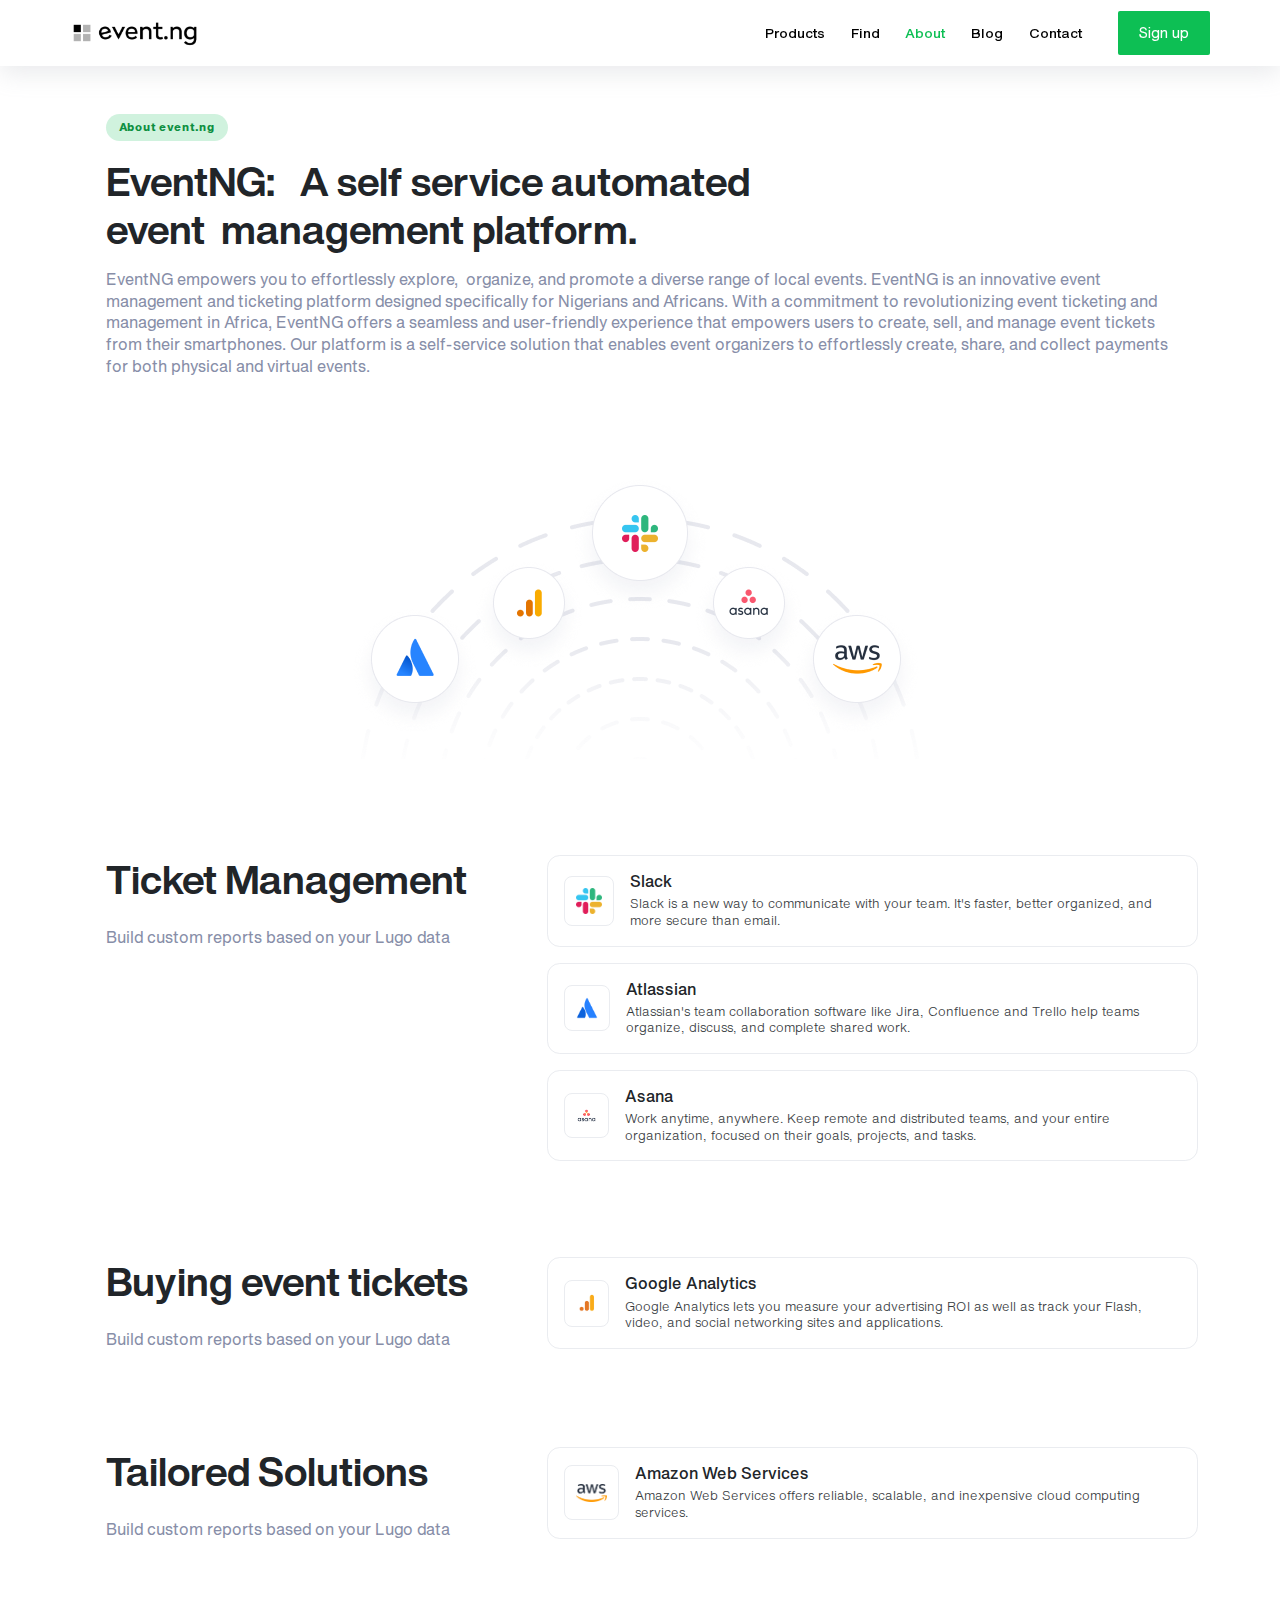
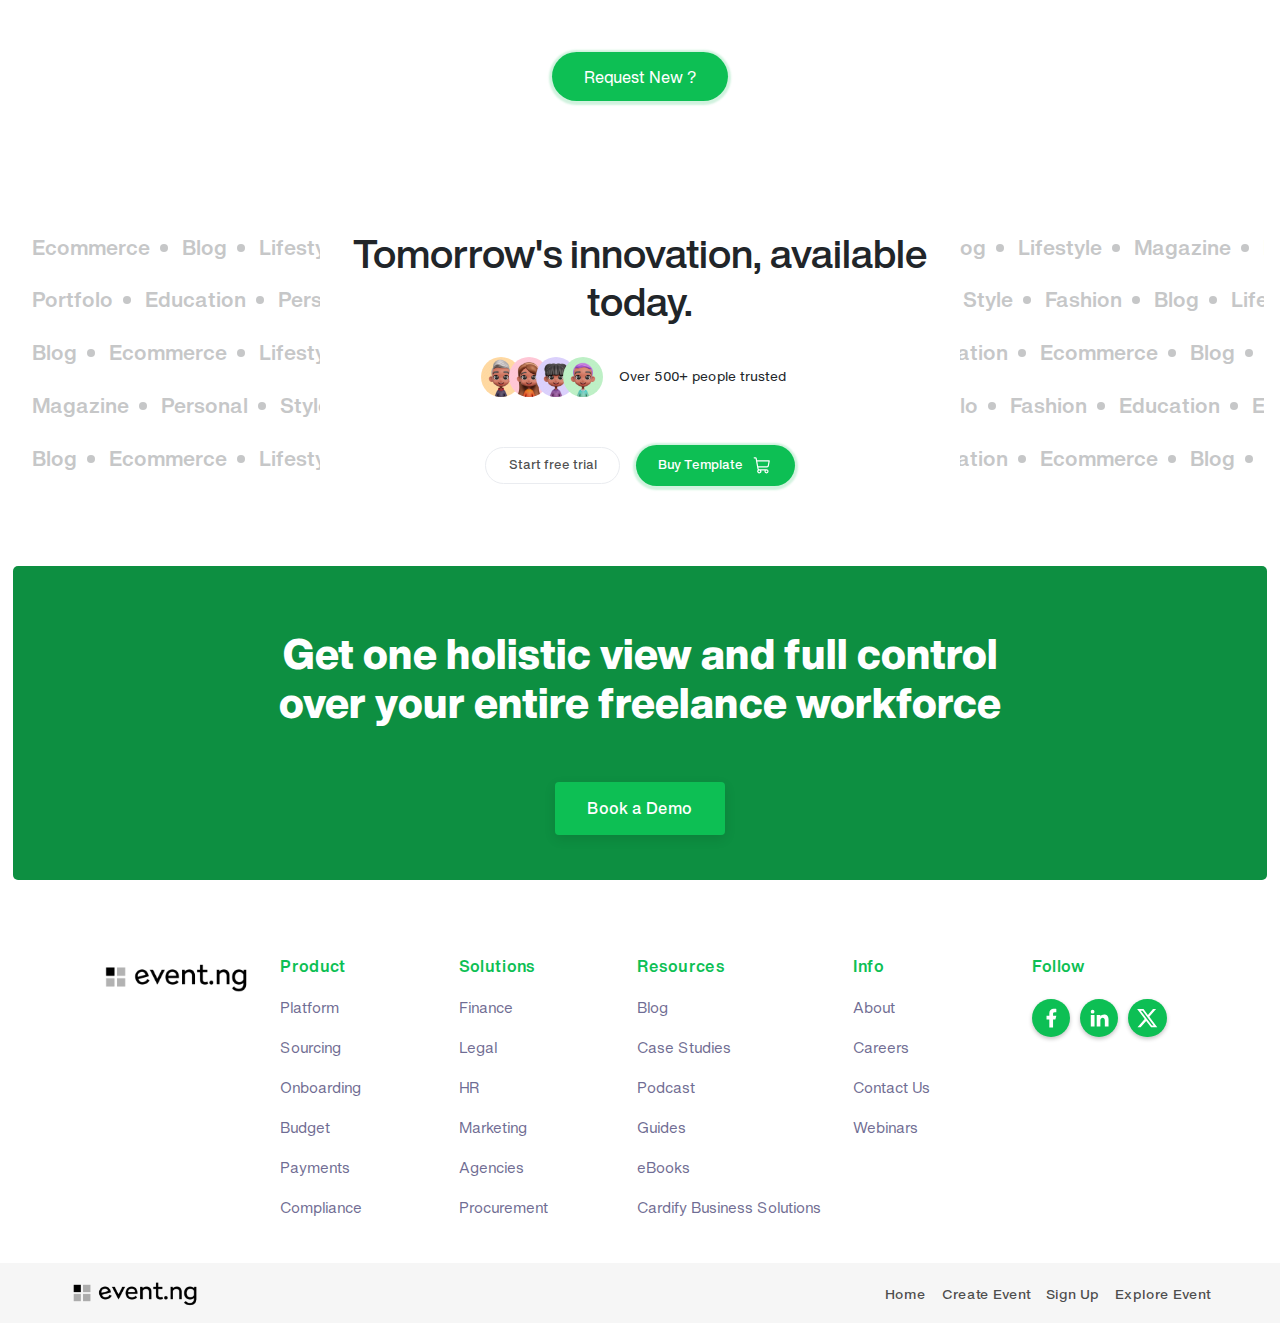
==== about.html @ fd0eb33a "initial push" ====
<!DOCTYPE html>
<html lang="en">
	<head>
		<meta charset="UTF-8" />
		<meta name="viewport" content="width=device-width, initial-scale=1.0" />
		<link rel="shortcut icon" href="./assets/image/cardify-favicon.png" type="image/x-icon" />
		<link rel="stylesheet" type="text/css" href="./assets/css/bootstrap.min.css" />
		<link rel="stylesheet" type="text/css" href="./assets/css/header.css" />
		<link rel="stylesheet" type="text/css" href="./assets/css/about.css" />
		<link rel="stylesheet" type="text/css" href="./assets/css/footer.css" />
		<title>Event NG - About</title>
	</head>
	<body>
		<!-- header @::start -->
		<header>
			<div class="container-lg d-flex align-items-center h-100 p-0">
				<div class="row col-12 align-items-center justify-content-between m-0">
					<div class="col-5 col-md-6 p-0 d-flex align-items-center gap-3 gap-md-4">
						<button
							class="v-mobile-menu v-variant d-lg-none"
							type="button"
							data-bs-toggle="offcanvas"
							data-bs-target="#offcanvasExample"
							aria-controls="offcanvasExample">
							<svg xmlns="http://www.w3.org/2000/svg" width="24" height="24" viewBox="0 0 24 24">
								<g id="evaMenuFill0">
									<g id="evaMenuFill1">
										<g id="evaMenuFill2" fill="currentColor">
											<rect width="18" height="2" x="3" y="11" rx=".95" ry=".95" />
											<rect width="18" height="2" x="3" y="16" rx=".95" ry=".95" />
											<rect width="18" height="2" x="3" y="6" rx=".95" ry=".95" />
										</g>
									</g>
								</g>
							</svg>
						</button>
						<a href="">
							<div class="v-logo-image">
								<div class="lg-image">
									<img src="./assets/image/Event Logo Variant.png" alt="" class="img-fluid" />
								</div>
							</div>
						</a>
					</div>
					<div class="col-5 col-sm-3 col-xl-5 p-0">
						<div class="d-flex align-items-center justify-content-end v-right-links gap-lg-4">
							<ul class="d-lg-flex align-items-center v-op-links d-none">
								<li><a href="">Products</a></li>
								<li><a href="">Find</a></li>
								<li><a href="./about.html" class="active">About</a></li>
								<li><a href="">Blog</a></li>
								<li><a href="./contact.html">Contact</a></li>
							</ul>
							<a href="" class="v-sign">
								<span class="v-text"> Sign up </span>
							</a>
						</div>
					</div>
				</div>
			</div>
		</header>
		<!-- header @::end -->
		<!-- main @::start -->
		<main>
			<div class="container-lg">
				<!-- f-accordion @::start -->
				<section class="f-accordion row col-12 col-md-10 col-xl-12 mx-auto align-items-start m-0 justify-content-between">
					<div class="col-12 p-0">
						<div class="px-xl-4 v-content gap-3">
							<span class="v-tag v-tag-variation">About event.ng</span>
							<h1 class="v-title col-lg-8">EventNG:   A self service automated event  management platform.</h1>
							<span class="v-subcontent">
								EventNG empowers you to effortlessly explore,  organize, and promote a diverse range of local events. EventNG is an innovative event
								management and ticketing platform designed specifically for Nigerians and Africans. With a commitment to revolutionizing event
								ticketing and management in Africa, EventNG offers a seamless and user-friendly experience that empowers users to create, sell, and
								manage event tickets from their smartphones. Our platform is a self-service solution that enables event organizers to effortlessly
								create, share, and collect payments for both physical and virtual events.
							</span>
						</div>
					</div>
				</section>
				<!-- f-accordion @::end -->

				<section class="v-just-image text-center">
					<div class="text-center">
						<div class="v-image-container">
							<img src="./assets/image/social-media-circle.png" alt="" class="img-fluid" />
						</div>
					</div>
				</section>

				<!-- f-accordion @::start -->
				<section class="f-accordion row col-12 col-md-10 col-xl-12 mx-auto align-items-start m-0 justify-content-between">
					<div class="col-xl-5 col-12 col-sm-9 p-0">
						<div class="px-xl-4 v-content">
							<h1 class="v-title">Ticket Management</h1>
							<span class="v-subcontent"> Build custom reports based on your Lugo data </span>
						</div>
					</div>
					<div class="col-xl-7 p-0">
						<div class="v-jumbotron-container">
							<!-- each jumbotron @::start -->
							<div class="v-jumbotron">
								<div class="v-logo-image">
									<img src="./assets/image/5296507_chat_slack_slack logo_icon.png" alt="" class="img-fluid" />
								</div>
								<div class="v-logo-content">
									<h6 class="v-logo-name">Slack</h6>
									<span class="v-logo-description">
										Slack is a new way to communicate with your team. It's faster, better organized, and more secure than email.
									</span>
								</div>
							</div>
							<!-- each jumbotron @::end -->
							<!-- each jumbotron @::start -->
							<div class="v-jumbotron">
								<div class="v-logo-image">
									<img src="./assets/image/4373272_atlassian_logo_logos_icon.png" alt="" class="img-fluid" />
								</div>
								<div class="v-logo-content">
									<h6 class="v-logo-name">Atlassian</h6>
									<span class="v-logo-description">
										Atlassian's team collaboration software like Jira, Confluence and Trello help teams organize, discuss, and complete shared work.
									</span>
								</div>
							</div>
							<!-- each jumbotron @::end -->
							<!-- each jumbotron @::start -->
							<div class="v-jumbotron">
								<div class="v-logo-image">
									<img src="./assets/image/1282425_asana_logo.png" alt="" class="img-fluid" />
								</div>
								<div class="v-logo-content">
									<h6 class="v-logo-name">Asana</h6>
									<span class="v-logo-description">
										Work anytime, anywhere. Keep remote and distributed teams, and your entire organization, focused on their goals, projects, and
										tasks.
									</span>
								</div>
							</div>
							<!-- each jumbotron @::end -->
						</div>
					</div>
				</section>
				<!-- f-accordion @::end -->

				<!-- f-accordion @::start -->
				<section class="f-accordion row col-12 col-md-10 col-xl-12 mx-auto align-items-start m-0 justify-content-between">
					<div class="col-xl-5 col-12 col-sm-9 p-0">
						<div class="px-xl-4 v-content">
							<h1 class="v-title">Buying event tickets</h1>
							<span class="v-subcontent"> Build custom reports based on your Lugo data </span>
						</div>
					</div>
					<div class="col-xl-7 p-0">
						<div class="v-jumbotron-container">
							<!-- each jumbotron @::start -->
							<div class="v-jumbotron">
								<div class="v-logo-image">
									<img src="./assets/image/1069252_google_analytics.png" alt="" class="img-fluid" />
								</div>
								<div class="v-logo-content">
									<h6 class="v-logo-name">Google Analytics</h6>
									<span class="v-logo-description">
										Google Analytics lets you measure your advertising ROI as well as track your Flash, video, and social networking sites and
										applications.
									</span>
								</div>
							</div>
							<!-- each jumbotron @::end -->
						</div>
					</div>
				</section>
				<!-- f-accordion @::end -->

				<!-- f-accordion @::start -->
				<section class="f-accordion row col-12 col-md-10 col-xl-12 mx-auto align-items-start m-0 justify-content-between">
					<div class="col-xl-5 col-12 col-sm-9 p-0">
						<div class="px-xl-4 v-content">
							<h1 class="v-title">Tailored Solutions</h1>
							<span class="v-subcontent"> Build custom reports based on your Lugo data </span>
						</div>
					</div>
					<div class="col-xl-7 p-0">
						<div class="v-jumbotron-container">
							<!-- each jumbotron @::start -->
							<div class="v-jumbotron">
								<div class="v-logo-image">
									<img src="./assets/image/5867_aws_logo.png" alt="" class="img-fluid" />
								</div>
								<div class="v-logo-content">
									<h6 class="v-logo-name">Amazon Web Services</h6>
									<span class="v-logo-description"> Amazon Web Services offers reliable, scalable, and inexpensive cloud computing services. </span>
								</div>
							</div>
							<!-- each jumbotron @::end -->
						</div>
					</div>
				</section>
				<!-- f-accordion @::end -->

				<section>
					<div class="text-center v-aslas">
						<a href="" class="v-cat">Request New ?</a>
					</div>
				</section>
			</div>

			<div class="my-5">
				<div class="v-list-layer">
					<ul class="v-list-layer-child">
						<li>Ecommerce</li>
						<li>Blog</li>
						<li>Lifestyle</li>
						<li>Magazine</li>
						<li>Health</li>
						<li>Style</li>
						<li>Fashion</li>
						<li>Ecommerce</li>
						<li>Blog</li>
						<li>Lifestyle</li>
						<li>Magazine</li>
						<li>Portfolo</li>
						<li>Education</li>
						<li>Personal</li>
						<li>Style</li>
						<li>Fashion</li>
					</ul>
					<ul class="v-list-layer-child">
						<li>Portfolo</li>
						<li>Education</li>
						<li>Personal</li>
						<li>Style</li>
						<li>Fashion</li>
						<li>Ecommerce</li>
						<li>Magazine</li>
						<li>Health</li>
						<li>Style</li>
						<li>Fashion</li>
						<li>Blog</li>
						<li>Lifestyle</li>
						<li>Magazine</li>
						<li>Health</li>
					</ul>
					<ul class="v-list-layer-child">
						<li>Blog</li>
						<li>Ecommerce</li>
						<li>Lifestyle</li>
						<li>Personal</li>
						<li>Style</li>
						<li>Fashion</li>
						<li>Portfolo</li>
						<li>Fashion</li>
						<li>Education</li>
						<li>Ecommerce</li>
						<li>Blog</li>
						<li>Magazine</li>
						<li>Fashion</li>
						<li>Health</li>
						<li>Portfolo</li>
						<li>Education</li>
					</ul>
					<ul class="v-list-layer-child">
						<li>Magazine</li>
						<li>Personal</li>
						<li>Style</li>
						<li>Health</li>
						<li>Personal</li>
						<li>Style</li>
						<li>Magazine</li>
						<li>Fashion</li>
						<li>Portfolo</li>
						<li>Fashion</li>
						<li>Education</li>
						<li>Ecommerce</li>
						<li>Blog</li>
						<li>Lifestyle</li>
					</ul>
					<ul class="v-list-layer-child">
						<li>Blog</li>
						<li>Ecommerce</li>
						<li>Lifestyle</li>
						<li>Personal</li>
						<li>Style</li>
						<li>Fashion</li>
						<li>Portfolo</li>
						<li>Fashion</li>
						<li>Education</li>
						<li>Ecommerce</li>
						<li>Blog</li>
						<li>Magazine</li>
						<li>Fashion</li>
						<li>Health</li>
						<li>Portfolo</li>
						<li>Education</li>
					</ul>
				</div>
				<div class="col-12 col-sm-9 col-md-7 col-lg-6 px-3 mx-auto text-center v-sdasad">
					<h1 class="v-title">Tomorrow's innovation, available today.</h1>
					<div class="d-flex flex-wrap align-items-center gap-3 justify-content-center">
						<div class="v-avatar-images-container">
							<!-- each avatar @::start -->
							<div class="v-each-av">
								<img src="./assets/image/avatar-four.png" alt="" class="img-fluid" />
							</div>
							<!-- each avatar @::end -->
							<!-- each avatar @::start -->
							<div class="v-each-av">
								<img src="./assets/image/avatar-one.png" alt="" class="img-fluid" />
							</div>
							<!-- each avatar @::end -->
							<!-- each avatar @::start -->
							<div class="v-each-av">
								<img src="./assets/image/avatar-two.png" alt="" class="img-fluid" />
							</div>
							<!-- each avatar @::end -->
							<!-- each avatar @::start -->
							<div class="v-each-av">
								<img src="./assets/image/avatar-three.png" alt="" class="img-fluid" />
							</div>
							<!-- each avatar @::end -->
						</div>
						<span class="v-text"> Over 500+ people trusted </span>
					</div>
					<div class="v-links d-flex align-items-center justify-content-center gap-3 flex-wrap">
						<a href="" class="v-free-trial">Start free trial</a>
						<a href="" class="v-buy-template">
							<span>Buy Template</span>
							<svg xmlns="http://www.w3.org/2000/svg" width="256" height="256" viewBox="0 0 256 256">
								<path
									fill="currentColor"
									d="M222.14 58.87A8 8 0 0 0 216 56H54.68l-4.89-26.86A16 16 0 0 0 34.05 16H16a8 8 0 0 0 0 16h18l25.56 140.29a24 24 0 0 0 5.33 11.27a28 28 0 1 0 44.4 8.44h45.42a27.75 27.75 0 0 0-2.71 12a28 28 0 1 0 28-28H83.17a8 8 0 0 1-7.87-6.57L72.13 152h116a24 24 0 0 0 23.61-19.71l12.16-66.86a8 8 0 0 0-1.76-6.56ZM96 204a12 12 0 1 1-12-12a12 12 0 0 1 12 12Zm96 0a12 12 0 1 1-12-12a12 12 0 0 1 12 12Zm4-74.57a8 8 0 0 1-7.9 6.57H69.22L57.59 72h148.82Z" />
							</svg>
						</a>
					</div>
				</div>
			</div>

			<!-- pre-footer @::start -->
			<div class="v-pre-footer">
				<div class="v-board">
					<div class="container p-0">
						<div class="col-md-9 col-lg-8 mx-auto text-center py-5">
							<h1 class="v-board-title">Get one holistic view and full control over your entire freelance workforce</h1>
							<div class="mt-5 pt-4">
								<a href="" class="v-cat">Book a Demo</a>
							</div>
						</div>
					</div>
				</div>
			</div>
			<!-- pre-footer @::start -->
		</main>
		<!-- main @::end -->
		<!-- footer @::start -->
		<footer>
			<div class="container-lg p-0">
				<div class="footer-inner">
					<div class="row col-12 align-items-start m-0 px-3">
						<div class="col-md col-6 p-0 d-none d-lg-inline">
							<div class="col-inner">
								<a href="">
									<div class="v-image-logo">
										<img src="./assets/image/Event Logo Variant.png" alt="" class="img-fluid" />
									</div>
								</a>
							</div>
						</div>
						<div class="col-md col-6 p-0">
							<div class="col-inner">
								<h6 class="v-each-col-title">Product</h6>
								<ul>
									<li><a href="">Platform</a></li>
									<li><a href="">Sourcing</a></li>
									<li><a href="">Onboarding</a></li>
									<li><a href="">Budget</a></li>
									<li><a href="">Payments</a></li>
									<li><a href="">Compliance</a></li>
								</ul>
							</div>
						</div>
						<div class="col-md col-6 p-0">
							<div class="col-inner">
								<h6 class="v-each-col-title">Solutions</h6>
								<ul>
									<li><a href="">Finance</a></li>
									<li><a href="">Legal</a></li>
									<li><a href="">HR</a></li>
									<li><a href="">Marketing</a></li>
									<li><a href="">Agencies</a></li>
									<li><a href="">Procurement</a></li>
								</ul>
							</div>
						</div>
						<div class="col-md col-6 p-0">
							<div class="col-inner">
								<h6 class="v-each-col-title">Resources</h6>
								<ul>
									<li><a href="">Blog</a></li>
									<li><a href="">Case Studies</a></li>
									<li><a href="">Podcast</a></li>
									<li><a href="">Guides</a></li>
									<li><a href="">eBooks</a></li>
									<li><a href="">Cardify Business Solutions</a></li>
								</ul>
							</div>
						</div>
						<div class="col-md col-6 p-0">
							<div class="col-inner">
								<h6 class="v-each-col-title">Info</h6>
								<ul>
									<li><a href="">About</a></li>
									<li><a href="">Careers</a></li>
									<li><a href="">Contact Us</a></li>
									<li><a href="">Webinars</a></li>
								</ul>
							</div>
						</div>
						<div class="col-md col-6 p-0">
							<div class="col-inner">
								<h6 class="v-each-col-title">Follow</h6>
								<ul>
									<li>
										<a href="">
											<svg xmlns="http://www.w3.org/2000/svg" width="24" height="24" viewBox="0 0 24 24">
												<path
													fill="currentColor"
													d="M14 13.5h2.5l1-4H14v-2c0-1.03 0-2 2-2h1.5V2.14c-.326-.043-1.557-.14-2.857-.14C11.928 2 10 3.657 10 6.7v2.8H7v4h3V22h4v-8.5Z" />
											</svg>
										</a>
									</li>
									<li>
										<a href="">
											<svg xmlns="http://www.w3.org/2000/svg" width="24" height="24" viewBox="0 0 24 24">
												<path
													fill="currentColor"
													d="M6.94 5a2 2 0 1 1-4-.002a2 2 0 0 1 4 .002ZM7 8.48H3V21h4V8.48Zm6.32 0H9.34V21h3.94v-6.57c0-3.66 4.77-4 4.77 0V21H22v-7.93c0-6.17-7.06-5.94-8.72-2.91l.04-1.68Z" />
											</svg>
										</a>
									</li>
									<li>
										<a href="">
											<svg xmlns="http://www.w3.org/2000/svg" width="24" height="24" viewBox="0 0 24 24">
												<path
													fill="currentColor"
													d="M18.205 2.25h3.308l-7.227 8.26l8.502 11.24H16.13l-5.214-6.817L4.95 21.75H1.64l7.73-8.835L1.215 2.25H8.04l4.713 6.231l5.45-6.231Zm-1.161 17.52h1.833L7.045 4.126H5.078L17.044 19.77Z" />
											</svg>
										</a>
									</li>
								</ul>
							</div>
						</div>
					</div>
				</div>
			</div>
			<div class="v-post-footer">
				<div class="container px-3 px-sm-0">
					<div class="d-flex align-items-center justify-content-between flex-wrap gap-3">
						<a href="">
							<div class="v-logo-image">
								<div class="lg-image">
									<img src="./assets/image/Event Logo Variant.png" alt="" class="img-fluid" />
								</div>
							</div>
						</a>
						<ul class="d-flex align-items-center gap-3 flex-wrap v-links">
							<li><a href="">Home</a></li>
							<li><a href="">Create Event</a></li>
							<li><a href="">Sign Up</a></li>
							<li><a href="">Explore Event</a></li>
						</ul>
					</div>
				</div>
			</div>
		</footer>
		<!-- footer @::end -->

		<!-- offcanvas @::start -->
		<div class="offcanvas offcanvas-start" tabindex="-1" id="offcanvasExample" aria-labelledby="offcanvasExampleLabel">
			<div class="offcanvas-header">
				<a href="">
					<div class="v-logo">
						<img src="./assets/image/Event Logo Variant.png" alt="" class="img-fluid" />
					</div>
				</a>
				<button type="button" class="btn-close" data-bs-dismiss="offcanvas" aria-label="Close"></button>
			</div>
			<div class="offcanvas-body">
				<ulc class="top-links links">
					<li>
						<a href="" class="v-nav-link">
							<svg xmlns="http://www.w3.org/2000/svg" width="2048" height="2048" viewBox="0 0 2048 2048">
								<path
									fill="currentColor"
									d="m1344 2l704 352v785l-128-64V497l-512 256v258l-128 64V753L768 497v227l-128-64V354L1344 2zm0 640l177-89l-463-265l-211 106l497 248zm315-157l182-91l-497-249l-149 75l464 265zm-507 654l-128 64v-1l-384 192v455l384-193v144l-448 224L0 1735v-676l576-288l576 288v80zm-640 710v-455l-384-192v454l384 193zm64-566l369-184l-369-185l-369 185l369 184zm576-1l448-224l448 224v527l-448 224l-448-224v-527zm384 576v-305l-256-128v305l256 128zm384-128v-305l-256 128v305l256-128zm-320-288l241-121l-241-120l-241 120l241 121z" />
							</svg>
							<span class="v-text">Products</span>
						</a>
					</li>
					<li>
						<a href="" class="v-nav-link">
							<svg xmlns="http://www.w3.org/2000/svg" width="16" height="16" viewBox="0 0 16 16">
								<path
									fill="currentColor"
									d="M10.077.379a3 3 0 0 0-2.154 0L2.962 2.287A1.5 1.5 0 0 0 2 3.687v2.57a4.479 4.479 0 0 1 1-.23V3.973L8.5 6.33v7.049l.442.442a3 3 0 0 0 1.135-.2l4.962-1.908a1.5 1.5 0 0 0 .961-1.4V3.687a1.5 1.5 0 0 0-.961-1.4L10.077.379Zm-1.795.933a2 2 0 0 1 1.436 0l4.718 1.815l-1.947.834l-5.591-2.116l1.384-.533ZM9.5 6.33L15 3.973v6.34a.5.5 0 0 1-.32.467l-4.962 1.908a1.905 1.905 0 0 1-.218.07V6.33ZM9 5.456l-5.436-2.33l1.933-.743l5.667 2.146L9 5.456ZM3.5 14c.786 0 1.512-.26 2.096-.697l2.55 2.55a.5.5 0 1 0 .708-.707l-2.55-2.55A3.5 3.5 0 1 0 3.5 14Zm0-1a2.5 2.5 0 1 1 0-5a2.5 2.5 0 0 1 0 5Z" />
							</svg>
							<span class="v-text">Find</span>
						</a>
					</li>
					<li>
						<a href="./about.html" class="v-nav-link active">
							<svg xmlns="http://www.w3.org/2000/svg" width="256" height="256" viewBox="0 0 256 256">
								<path
									fill="currentColor"
									d="M140 180a12 12 0 1 1-12-12a12 12 0 0 1 12 12ZM128 72c-22.06 0-40 16.15-40 36v4a8 8 0 0 0 16 0v-4c0-11 10.77-20 24-20s24 9 24 20s-10.77 20-24 20a8 8 0 0 0-8 8v8a8 8 0 0 0 16 0v-.72c18.24-3.35 32-17.9 32-35.28c0-19.85-17.94-36-40-36Zm104 56A104 104 0 1 1 128 24a104.11 104.11 0 0 1 104 104Zm-16 0a88 88 0 1 0-88 88a88.1 88.1 0 0 0 88-88Z" />
							</svg>
							<span class="v-text">About</span>
						</a>
					</li>
					<li>
						<a href="" class="v-nav-link">
							<svg xmlns="http://www.w3.org/2000/svg" width="32" height="32" viewBox="0 0 32 32">
								<path
									fill="currentColor"
									d="M4 24h10v2H4zm0-6h10v2H4zm22-4H6a2 2 0 0 1-2-2V6a2 2 0 0 1 2-2h20a2 2 0 0 1 2 2v6a2 2 0 0 1-2 2zM6 6v6h20V6zm20 22h-6a2 2 0 0 1-2-2v-6a2 2 0 0 1 2-2h6a2 2 0 0 1 2 2v6a2 2 0 0 1-2 2zm-6-8v6h6v-6z" />
							</svg>
							<span class="v-text"> Blog </span>
						</a>
					</li>
					<li>
						<a href="./contact.html" class="v-nav-link">
							<svg xmlns="http://www.w3.org/2000/svg" width="15" height="15" viewBox="0 0 15 15">
								<path
									fill="currentColor"
									d="M2 12.5v.5h1v-.5H2Zm5 0v.5h1v-.5H7Zm-4 0V12H2v.5h1Zm4-.5v.5h1V12H7Zm-2-2a2 2 0 0 1 2 2h1a3 3 0 0 0-3-3v1Zm-2 2a2 2 0 0 1 2-2V9a3 3 0 0 0-3 3h1Zm2-8a2 2 0 0 0-2 2h1a1 1 0 0 1 1-1V4Zm2 2a2 2 0 0 0-2-2v1a1 1 0 0 1 1 1h1ZM5 8a2 2 0 0 0 2-2H6a1 1 0 0 1-1 1v1Zm0-1a1 1 0 0 1-1-1H3a2 2 0 0 0 2 2V7ZM1.5 3h12V2h-12v1Zm12.5.5v8h1v-8h-1Zm-.5 8.5h-12v1h12v-1ZM1 11.5v-8H0v8h1Zm.5.5a.5.5 0 0 1-.5-.5H0A1.5 1.5 0 0 0 1.5 13v-1Zm12.5-.5a.5.5 0 0 1-.5.5v1a1.5 1.5 0 0 0 1.5-1.5h-1ZM13.5 3a.5.5 0 0 1 .5.5h1A1.5 1.5 0 0 0 13.5 2v1Zm-12-1A1.5 1.5 0 0 0 0 3.5h1a.5.5 0 0 1 .5-.5V2ZM9 6h3V5H9v1Zm0 3h3V8H9v1Zm-9 6h15v-1H0v1ZM3 0v2.5h1V0H3Zm8 0v2.5h1V0h-1Z" />
							</svg>
							<span class="v-text">Contact</span>
						</a>
					</li>
					<li>
						<a href="" class="v-nav-link">
							<svg xmlns="http://www.w3.org/2000/svg" width="24" height="24" viewBox="0 0 24 24">
								<path
									fill="currentColor"
									d="M12 2c5.523 0 10 4.477 10 10s-4.477 10-10 10a9.96 9.96 0 0 1-4.587-1.112l-3.826 1.067a1.25 1.25 0 0 1-1.54-1.54l1.068-3.823A9.96 9.96 0 0 1 2 12C2 6.477 6.477 2 12 2Zm0 1.5A8.5 8.5 0 0 0 3.5 12c0 1.47.373 2.883 1.073 4.137l.15.27l-1.112 3.984l3.987-1.112l.27.15A8.5 8.5 0 1 0 12 3.5Zm0 12a1 1 0 1 1 0 2a1 1 0 0 1 0-2Zm0-8.75a2.75 2.75 0 0 1 2.75 2.75c0 1.01-.297 1.574-1.051 2.359l-.169.171c-.622.622-.78.886-.78 1.47a.75.75 0 0 1-1.5 0c0-1.01.297-1.574 1.051-2.359l.169-.171c.622-.622.78-.886.78-1.47a1.25 1.25 0 0 0-2.493-.128l-.007.128a.75.75 0 0 1-1.5 0A2.75 2.75 0 0 1 12 6.75Z" />
							</svg>
							<span class="v-text">FAQ</span>
						</a>
					</li>
				</ulc>
				<ul class="bottom-links links">
					<li>
						<a href="" class="v-nav-link v-auth">
							<svg xmlns="http://www.w3.org/2000/svg" width="24" height="24" viewBox="0 0 24 24">
								<g fill="none" fill-rule="evenodd">
									<path
										d="M24 0v24H0V0h24ZM12.593 23.258l-.011.002l-.071.035l-.02.004l-.014-.004l-.071-.035c-.01-.004-.019-.001-.024.005l-.004.01l-.017.428l.005.02l.01.013l.104.074l.015.004l.012-.004l.104-.074l.012-.016l.004-.017l-.017-.427c-.002-.01-.009-.017-.017-.018Zm.265-.113l-.013.002l-.185.093l-.01.01l-.003.011l.018.43l.005.012l.008.007l.201.093c.012.004.023 0 .029-.008l.004-.014l-.034-.614c-.003-.012-.01-.02-.02-.022Zm-.715.002a.023.023 0 0 0-.027.006l-.006.014l-.034.614c0 .012.007.02.017.024l.015-.002l.201-.093l.01-.008l.004-.011l.017-.43l-.003-.012l-.01-.01l-.184-.092Z" />
									<path
										fill="currentColor"
										d="M16 14a5 5 0 0 1 5 5v2a1 1 0 1 1-2 0v-2a3 3 0 0 0-3-3H8a3 3 0 0 0-3 3v2a1 1 0 1 1-2 0v-2a5 5 0 0 1 5-5h8Zm4-6a1 1 0 0 1 1 1v1h1a1 1 0 1 1 0 2h-1v1a1 1 0 1 1-2 0v-1h-1a1 1 0 1 1 0-2h1V9a1 1 0 0 1 1-1Zm-8-6a5 5 0 1 1 0 10a5 5 0 0 1 0-10Zm0 2a3 3 0 1 0 0 6a3 3 0 0 0 0-6Z" />
								</g>
							</svg>
							<span class="v-text"> Sign up</span>
						</a>
					</li>
				</ul>
			</div>
		</div>
		<!-- offcanvas @::end -->

		<script src="./assets/js/bootstrap.bundle.min.js"></script>
	</body>
</html>
---- assets/css/header.css ----
@font-face {
	font-family: Lexend;
	src: url("../font/Helvetica.ttf");
}
:root {
	--primary-font: Lexend;
	--primary-clr: #0dbf54;
	--primary-clr-opacity-0: rgb(21, 191, 89, 0.1);
	--primary-clr-opacity-1: rgb(21, 191, 89, 0.2);
	--primary-clr-opacity-2: rgb(21, 191, 89, 0.4);
	--primary-clr-opacity-3: rgb(21, 191, 89, 0.6);
	--primary-clr-dark: #0d8f41;
	--grey: #f8f9fd;
	--logo-bg: #f5f5f5;
	--logo-bg-text-clr: #b5b6ba;
	--border-clr: #eaecf0;
	--white: #fff;
	--footer-link-clr: rgba(13, 8, 77, 0.6);
	--black: #000;
	--subcontent: #878ea8;
	--black-opacity-1: rgba(0 0 0 / 70%);
	--black-opacity-1: rgba(0 0 0 / 70%);
	--black-opacity-2: rgba(0 0 0 / 50%);
	--rounded-pill: 100px;
	--chevron-down: url('data:image/svg+xml,%3Csvg xmlns="http%3A%2F%2Fwww.w3.org%2F2000%2Fsvg" width="24" height="24" viewBox="0 0 24 24"%3E%3Cpath fill="none" stroke="%230d8f41" stroke-linecap="round" stroke-linejoin="round" stroke-width="2" d="m19 9l-7 7l-7-7"%2F%3E%3C%2Fsvg%3E');
	--chevron-up: url('data:image/svg+xml,%3Csvg xmlns="http%3A%2F%2Fwww.w3.org%2F2000%2Fsvg" width="24" height="24" viewBox="0 0 24 24"%3E%3Cpath fill="none" stroke="%230d8f41" stroke-linecap="round" stroke-linejoin="round" stroke-width="2" d="m5 16l7-7l7 7"%2F%3E%3C%2Fsvg%3E');
}
*,
*::before,
*::after {
	box-sizing: border-box;
	margin: 0;
	font-family: var(--primary-font);
	line-height: 1;
	text-rendering: optimizeLegibility;
	-webkit-font-smoothing: antialiased;
	-moz-osx-font-smoothing: grayscale;
}
::selection {
	background-color: var(--primary-clr-opacity-0);
	color: var(--primary-clr-dark);
}
:is(ul, li) {
	list-style-type: none;
	list-style: none;
	margin: 0;
	padding: 0;
}
a {
	text-decoration: none;
}
:is(h1, h3, h2, h4, h5, h6) {
	margin: 0;
}
button {
	all: unset;
}
:is(button, a) {
	transition: background-color 300ms ease;
}
body {
	--height-offset: 50px;
	--padding: 1rem;
}
* .form-control {
	border-width: 1.5px;
	&:focus {
		box-shadow: none;
		border-color: var(--primary-clr);
	}
}
header {
	height: calc(var(--height-offset) + var(--padding));
	position: sticky;
	top: 0;
	background-color: var(--white);
	z-index: 10;
	padding-block: var(--padding);
	color: var(--white);
	padding-inline: 1rem;

	&:not(.v-index) {
		box-shadow: rgba(149, 157, 165, 0.2) 0px 8px 24px;

		& .v-op-links {
			& a {
				font-size: 0.86rem;
				padding: 0.7rem 0.8rem;
				white-space: nowrap;
				font-weight: 500;
				color: var(--black);

				&.active {
					color: var(--primary-clr);
				}
			}
		}
	}
	& .v-sign {
		white-space: nowrap;
		color: var(--white);
		background-color: var(--primary-clr);
		padding: 0.8rem 1.2rem;
		border-radius: 3px;
		font-size: 0.9rem;
		&:hover {
			background-color: transparent !important;
			color: var(--primary-clr);
		}
		@media all and (min-width: 768px) {
			& {
				border-radius: 5px;
				border-radius: 2px;
				color: var(--white);
				color: var(--white);
				border-radius: 2px;
				padding: 0.9rem 1.3rem;

				&:hover {
					background-color: var(--primary-clr-dark) !important;
				}
			}
		}

		&:hover {
			background-color: var(--primary-clr-dark);
		}
	}

	&.index {
		background-color: #2b2b2b;
		& .v-left-links {
			& a {
				color: var(--white);
				font-size: 0.82rem;
				font-weight: 400;
				transition: color 300ms ease;
				position: relative;
				padding-inline: 0.5rem;

				&:hover {
					color: var(--primary-clr);

					&::before {
						opacity: 1;
					}
				}

				&::before {
					--size: 6px;
					height: var(--size);
					width: var(--size);
					content: "";
					background-color: var(--primary-clr);
					border-radius: 50%;
					position: absolute;
					bottom: -0.5rem;
					opacity: 0;
					left: 50%;
					transition: opacity 300ms ease;
					translate: -50% 0%;
				}
			}
		}
		& .v-right-links {
			& :is(.v-phone, .v-user, .v-demo, .v-sign) {
				color: var(--white);
				display: flex;
				align-items: center;
				gap: 1px;
				transition: color 300ms ease-in-out, background-color 300ms ease-in-out;

				&:not(.v-sign):hover {
					color: var(--primary-clr);
				}

				& svg {
					--size: 1.4rem;
					height: var(--size);
					width: var(--size);
				}

				& .v-text {
					white-space: nowrap;
					font-size: 0.82rem;
					font-weight: 400;
				}
			}
		}
	}
}

/* for tags */
.v-tag {
	background-color: var(--primary-clr-opacity-1);
	width: max-content;
	padding: 8px 13px;
	border-radius: var(--rounded-pill);
	font-weight: 800;
	text-transform: uppercase;
	font-size: 0.7rem;
	color: var(--primary-clr-dark);

	&.v-tag-variation {
		text-transform: none;
	}
}

/* for accordions */
:is(.f-accordion, .trends) {
	row-gap: 2rem;

	& .v-content {
		display: flex;
		flex-direction: column;
		row-gap: 1.5rem;

		& .v-grid-content {
			display: grid;
			grid-template-columns: 1fr 1fr;
			border-top: 1.5px solid var(--border-clr);
			margin-top: 1rem;
			padding-top: 1.2rem;

			& .v-each-grid-content {
				display: flex;
				flex-direction: column;
				row-gap: 10px;
			}
			& .v-subcontent {
				font-size: 0.87rem;
			}

			& .v-val {
				font-weight: 900;
			}
		}

		& .v-title {
			font-weight: 800;
		}
		& .v-subcontent {
			color: var(--subcontent);
			line-height: 1.35;
		}
		& .v-cat {
			border-radius: var(--rounded-pill);
			color: var(--white);
			font-weight: 500;
			background-color: var(--primary-clr);
			padding: 1rem 2rem;
			display: flex;
			align-items: center;
			justify-content: center;
			width: max-content;
			box-shadow: 0 0 1px 4px var(--primary-clr-opacity-1);
			transition: all 400ms ease-in-out;

			&:hover {
				background-color: var(--primary-clr-dark);
				box-shadow: 0 0 0 4px var(--primary-clr-opacity-2);
			}
		}
	}

	& .v-accordion-container .accordion {
		display: flex;
		flex-direction: column;
		row-gap: 1rem;

		& .accordion-item {
			border-radius: 1rem;
			border: 1px solid var(--border-clr);
			padding-inline: 1rem;

			&:not(:has(.accordion-button.collapsed)) {
				box-shadow: rgba(0, 0, 0, 0.1) 0px 1.5px 5px 0px;
				border-color: #e4e5e7;
			}

			& .accordion-button {
				font-weight: 600;
				letter-spacing: 0.3px;
				padding: 1.5rem 0;
				gap: 1rem;
				color: var(--black-opacity-1);
				transition: box-shadow 300ms ease;

				&:focus {
					box-shadow: none;
					background-color: transparent;
				}
				&::after {
					--size: 1.8rem;
					height: var(--size);
					width: var(--size);
					background-position: center 60%;
					background-color: var(--primary-clr-opacity-1);
					border-radius: 50%;
					background-image: var(--chevron-down);
				}
			}
			& .accordion-button:not(.collapsed) {
				background-color: transparent;
				box-shadow: none;
			}
			& .accordion-body {
				border: none;
				padding-inline: 0;

				& .v-accordion-content {
					font-size: 0.95rem;
					line-height: 1.4;
					font-weight: 300;
					color: var(--black-opacity-1);
				}
			}
		}
	}

	& .v-overflow-container {
		user-select: none;
		& .v-overflow-container-inner {
			border: 1.5px solid var(--border-clr);
			border-radius: 1.5rem;
			overflow: hidden;
			background-color: var(--primary-clr-opacity-0);
			min-height: 380px;
			display: flex;
			flex-wrap: nowrap;
			justify-content: center;

			& .v-each-item {
				--shift: 4.4rem;
				border-radius: 1.5rem;
				min-width: 360px;
				scale: 0.7;
				aspect-ratio: 1.5/1;
				padding: 2rem 1.2rem;
				box-shadow: rgba(149, 157, 165, 0.2) 0px 8px 24px;
				background-color: var(--white);
				display: flex;
				flex-direction: column;
				row-gap: 1rem;
				justify-content: center;
				align-items: center;
				text-align: center;

				&:nth-child(1) {
					margin-right: calc(var(--shift) * -1);
				}
				&:nth-child(3) {
					margin-left: calc(var(--shift) * -1);
				}

				& svg {
					scale: 3;
					color: var(--primary-clr-opacity-1);
					margin-bottom: 2rem;
				}
				& .body {
					width: 90%;
					margin-inline: auto;
					& .v-text-content {
						display: flex;
						flex-direction: column;
						row-gap: 1rem;
						opacity: 0.5;

						& .row {
							gap: 0.5rem 1.5rem;
							margin: 1rem 0;
						}
					}
				}

				& .v-bar {
					background-color: var(--border-clr);
					height: 2rem;
					padding: 0.5rem;
					border-radius: 1rem;
				}
			}
		}
	}
}

:is(header, .v-post-footer) {
	& .v-logo-image {
		max-width: 8rem;
		width: 100%;

		& .sm-image {
			width: 2.2rem;
		}
	}
}

/* offcanvas styles @::start */

.v-mobile-menu {
	&.v-variant {
		color: var(--black-opacity-1);
	}
	display: flex;
	align-items: center;
	justify-content: center;
	border-radius: 5px;
	padding: 4px;

	& svg {
		--size: 1.4rem;
		height: var(--size);
		width: var(--size);
		user-select: none;
		scale: 1.4;
	}
}

.offcanvas {
	& .v-logo {
		width: 9rem;
	}
	& .offcanvas-body {
		display: flex;
		flex-direction: column;
		justify-content: space-between;
	}
	& .links {
		display: flex;
		flex-direction: column;
		gap: 5px;
		margin-bottom: 8px;

		& li {
			& .v-nav-link {
				display: flex;
				align-items: center;
				gap: 8px;
				padding: 0.75rem 1rem;
				border-radius: 5px;
				color: var(--black);
				background-color: var(--transparent);
				transition: background-color 300ms ease-in-out, color 300ms ease-in-out;
				& svg {
					--size: 1.3rem;
					width: var(--size);
					height: var(--size);
					opacity: 0.5;
				}
				& .v-text {
					font-weight: 500;
					font-size: 0.89rem;
					opacity: 1;
				}
				&.active {
					background-color: var(--primary-clr-opacity-1);
					color: var(--primary-clr-dark);
				}
				&:hover {
					background-color: var(--primary-clr-opacity-0);
					color: var(--primary-clr);
				}
				&.v-auth {
					background-color: var(--primary-clr);
					color: var(--white);
					justify-content: center;
					padding-block: 1rem;

					&:hover {
						background-color: var(--primary-clr-dark);
					}
				}
			}
		}
	}
}
/* offcanvas styles @::end*/
.v-sdasad {
	padding: 1rem;
	position: relative;
}
.v-list-layer {
	position: absolute;
	padding: 1rem;
	opacity: 0.25;
	display: flex;
	justify-content: center;
	flex-direction: column;
	row-gap: 1rem;
	width: 100%;

	& .v-list-layer-child {
		display: flex;
		overflow-x: hidden;
		padding: 0.5rem 0;
		align-items: center;
		gap: 1rem;

		& li {
			font-weight: 600;
			font-size: 1.3rem;
			margin-left: 1rem;

			&:not(:first-child) {
				list-style-type: disc;
			}
		}
	}
}
---- assets/css/about.css ----
section {
	padding-block: 3rem;
}
.f-accordion .v-content .v-title {
	font-weight: 600;
}

.v-jumbotron-container {
	display: flex;
	flex-direction: column;
	row-gap: 1rem;

	& .v-jumbotron {
		border: 1px solid var(--border-clr);
		border-radius: 0.8rem;
		padding: 1rem;
		display: flex;
		align-items: center;
		gap: 0.5rem 1rem;
		box-shadow: transparent 0px 8px 24px;
		transition: box-shadow 300ms ease-in-out;

		@media all and (max-width: 500px) {
			& {
				flex-wrap: wrap;
			}
		}

		& .v-logo-image {
			border: 1px solid var(--border-clr);
			aspect-ratio: 1/1;
			width: 3.5rem;
			max-width: 4rem;
			padding: 0.7rem;
			border-radius: 0.5rem;
			display: flex;
			align-items: center;
			justify-content: center;
		}
		& .v-logo-content {
			display: flex;
			flex-direction: column;
			row-gap: 5px;
		}
		& .v-logo-description {
			font-size: 0.8rem;
			font-weight: 300;
			opacity: 0.9;
			line-height: 1.3;
		}

		&:hover {
			box-shadow: rgba(149, 157, 165, 0.2) 0px 8px 24px;
		}
	}
}

.v-aslas {
	margin-block: 2rem;
	& .v-cat {
		background-color: var(--primary-clr);
		color: var(--white);
		box-shadow: 0 1px 2px 3px var(--primary-clr-opacity-1);
		border-radius: var(--rounded-pill);
		padding: 0.8rem 2rem;
		transition: background-color 300ms ease-in-out;
		&:hover {
			background-color: var(--primary-clr-dark);
		}
	}
}
.v-avatar-images-container {
	display: flex;
	align-items: center;

	& .v-each-av {
		--shift: 1rem;
		border-radius: 50%;
		aspect-ratio: 1/1;
		display: flex;
		align-items: center;
		justify-content: center;
		width: 40px;
		overflow: hidden;
		margin-left: calc(var(--shift) * -0.8);

		&:nth-child(1) {
			background-color: #ffd9a2;
		}
		&:nth-child(2) {
			background-color: #ffc7d6;
		}
		&:nth-child(3) {
			background-color: #dbd1fc;
		}
		&:nth-child(4) {
			background-color: #bef0c6;
		}
	}
	& + .v-text {
		font-size: 0.85rem;
	}
}
.v-sdasad {
	display: flex;
	flex-direction: column;
	row-gap: 2rem;
	background-color: var(--white);
	position: relative;

	& .v-links {
		margin: 1rem 0;
	}
	.v-links a {
		font-size: 0.8rem;
		padding: 0.7rem 1.4rem;
		font-weight: 500;
		border-radius: var(--rounded-pill);

		&.v-free-trial {
			color: var(--black-opacity-1);
			border: 1px solid var(--border-clr);

			&:hover {
				background-color: var(--primary-clr-opacity-1);
				color: var(--primary-clr-dark);
			}
		}
		&.v-buy-template {
			background-color: var(--primary-clr);
			color: var(--white);
			box-shadow: 0 1px 2px 3px var(--primary-clr-opacity-1);
			gap: 10px;
			display: flex;
			align-items: center;

			& svg {
				--size: 1.2rem;
				height: var(--size);
				width: var(--size);
			}

			&:hover {
				background-color: var(--primary-clr-dark);
			}
		}
	}
}
---- assets/css/footer.css ----
/* footer @::start */

.v-pre-footer {
	margin: 0.8rem;

	& .v-board {
		background-color: var(--primary-clr-dark);
		padding: 1rem;
		border-radius: 5px;
	}

	& .v-board-title {
		font-weight: 800;
		color: var(--white);

		@media all and (min-width: 768px) {
			& {
				font-size: 2.55rem;
			}
		}
	}
	& .v-cat {
		background-color: var(--primary-clr);
		box-shadow: rgba(0, 0, 0, 0.1) 0px 4px 12px;
		color: var(--white);
		padding: 0.9rem 2rem;
		border-radius: 4px;
		font-weight: 500;
		letter-spacing: 0.2px;
	}
}
footer {
	padding-block: 4rem 0;
	& .footer-inner {
		padding-block-end: 3rem;

		& .row {
			row-gap: 2.5rem;
		}
	}
	.col-inner {
		@media all and (min-width: 768px) {
			& {
				padding-inline: 1rem;
			}
		}

		& ul {
			margin-top: 1.4rem;
			display: flex;

			&:not(:has(svg)) {
				flex-direction: column;
				row-gap: 1.5rem;
			}
			&:has(svg) {
				flex-direction: row;
				column-gap: 10px;
			}
		}
		.v-each-col-title {
			color: var(--primary-clr);
			letter-spacing: 0.3px;
			font-weight: 600;
		}
		& a {
			color: var(--footer-link-clr);
			font-weight: 400;
			white-space: nowrap;
			font-size: 0.94rem;

			&:has(svg) {
				color: var(--white);
				background-color: var(--primary-clr);
				display: flex;
				align-items: center;
				justify-content: center;
				border-radius: 50%;
				aspect-ratio: 1/1;
				padding: 8px;
				transition: background-color 300ms ease-in-out;
				box-shadow: rgba(0, 0, 0, 0.24) 0px 2px 4px;

				&:hover {
					background-color: var(--primary-clr-dark);
				}

				& svg {
					--size: 1.4rem;
					height: var(--size);
					width: var(--size);
				}
			}
		}
	}
}
/* footer @::end */
.v-post-footer-divider {
	padding-block: 0.7rem;
	width: 100%;
	background-color: #e5e5e5;
}
.v-post-footer {
	padding-block: 0.8rem;
	background-color: #f6f6f6;

	& .v-links a {
		font-size: 0.86rem;
		font-weight: 500;
		color: var(--black-opacity-1);
	}
}
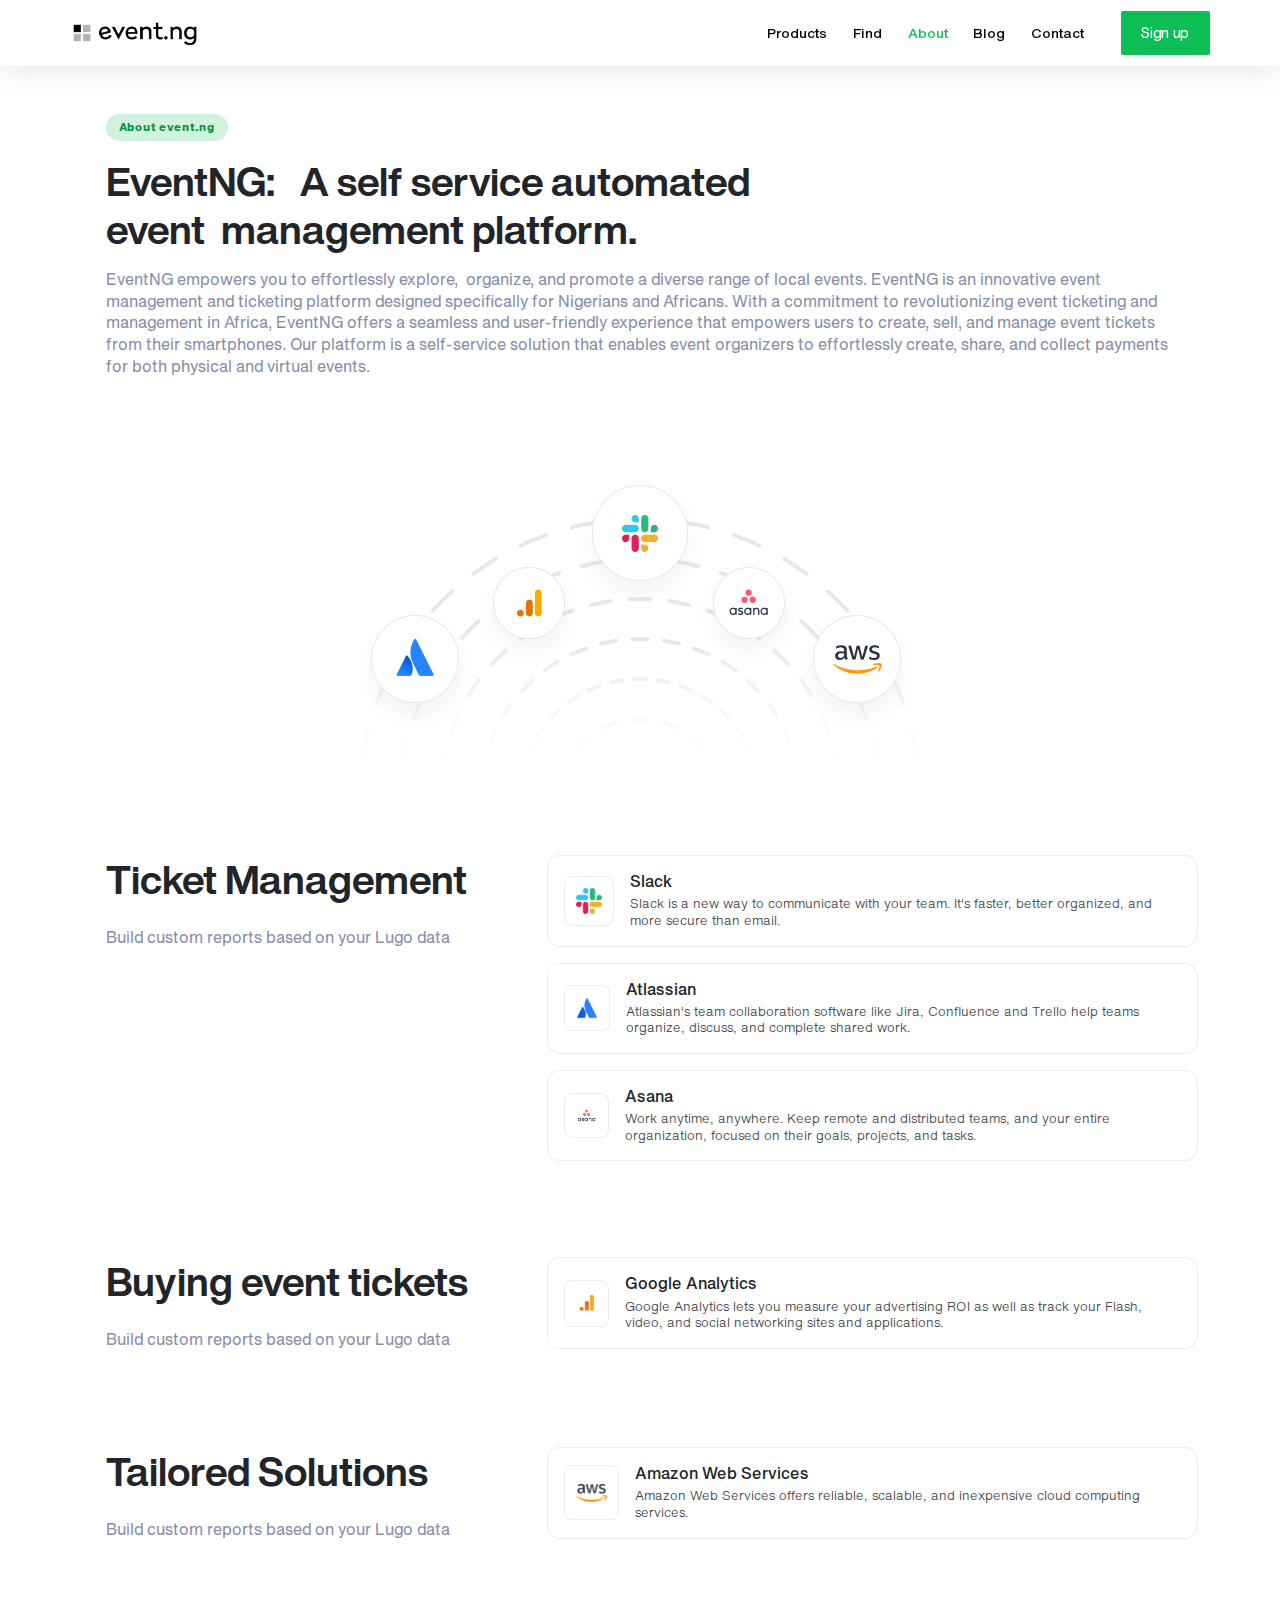
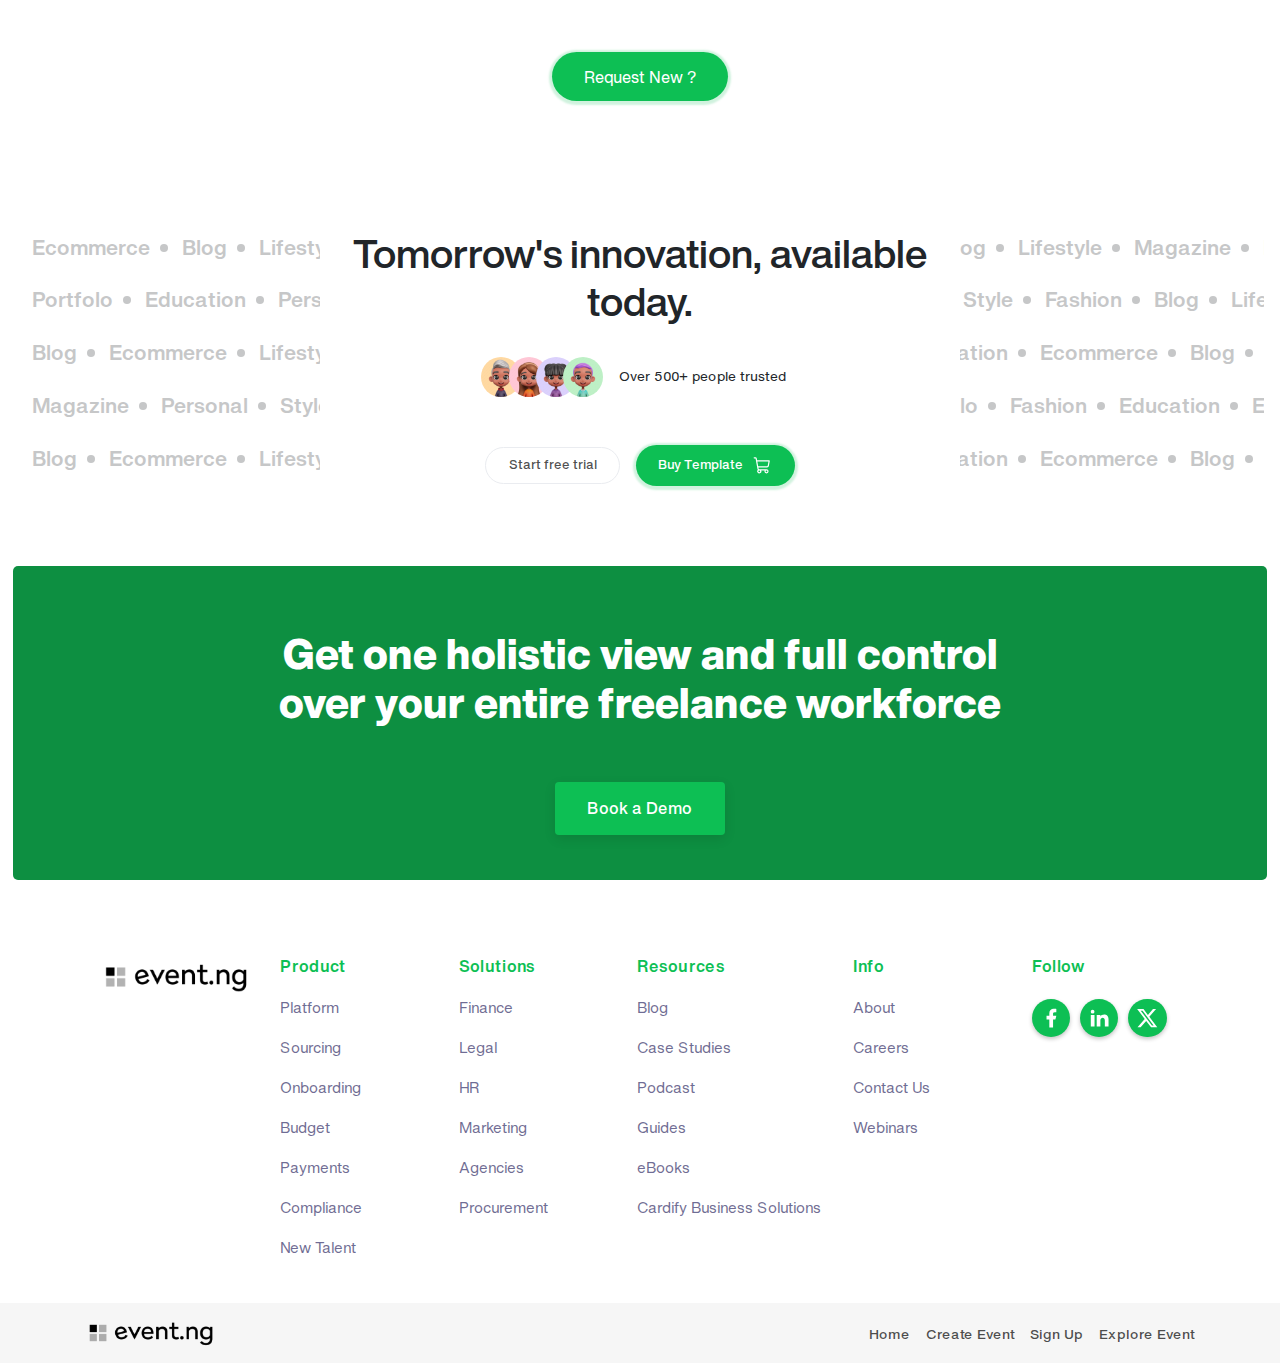
==== commit 141eb302: "added new files" ====
--- a/about.html
+++ b/about.html
@@ -45,10 +45,10 @@
 					<div class="col-5 col-sm-3 col-xl-5 p-0">
 						<div class="d-flex align-items-center justify-content-end v-right-links gap-lg-4">
 							<ul class="d-lg-flex align-items-center v-op-links d-none">
-								<li><a href="">Products</a></li>
-								<li><a href="">Find</a></li>
+								<li><a href="./search_results.html">Products</a></li>
+								<li><a href="./search.html">Find</a></li>
 								<li><a href="./about.html" class="active">About</a></li>
-								<li><a href="">Blog</a></li>
+								<li><a href="./find_new_talent.html">Blog</a></li>
 								<li><a href="./contact.html">Contact</a></li>
 							</ul>
 							<a href="" class="v-sign">
@@ -370,12 +370,13 @@
 							<div class="col-inner">
 								<h6 class="v-each-col-title">Product</h6>
 								<ul>
-									<li><a href="">Platform</a></li>
-									<li><a href="">Sourcing</a></li>
-									<li><a href="">Onboarding</a></li>
-									<li><a href="">Budget</a></li>
-									<li><a href="">Payments</a></li>
-									<li><a href="">Compliance</a></li>
+									<li><a href="./about.html">Platform</a></li>
+									<li><a href="./contact.html">Sourcing</a></li>
+									<li><a href="./find_events.html">Onboarding</a></li>
+									<li><a href="./find_new_talent.html">Budget</a></li>
+									<li><a href="./find_events.html">Payments</a></li>
+									<li><a href="./see_all_events.html">Compliance</a></li>
+									<li><a href="./find_new_talent.html">New Talent</a></li>
 								</ul>
 							</div>
 						</div>
@@ -383,12 +384,12 @@
 							<div class="col-inner">
 								<h6 class="v-each-col-title">Solutions</h6>
 								<ul>
-									<li><a href="">Finance</a></li>
-									<li><a href="">Legal</a></li>
-									<li><a href="">HR</a></li>
-									<li><a href="">Marketing</a></li>
-									<li><a href="">Agencies</a></li>
-									<li><a href="">Procurement</a></li>
+									<li><a href="./about.html">Finance</a></li>
+									<li><a href="./contact.html">Legal</a></li>
+									<li><a href="./find_events.html">HR</a></li>
+									<li><a href="./find_new_talent.html">Marketing</a></li>
+									<li><a href="./search.html">Agencies</a></li>
+									<li><a href="./see_all_events.html">Procurement</a></li>
 								</ul>
 							</div>
 						</div>
@@ -396,12 +397,12 @@
 							<div class="col-inner">
 								<h6 class="v-each-col-title">Resources</h6>
 								<ul>
-									<li><a href="">Blog</a></li>
-									<li><a href="">Case Studies</a></li>
-									<li><a href="">Podcast</a></li>
-									<li><a href="">Guides</a></li>
-									<li><a href="">eBooks</a></li>
-									<li><a href="">Cardify Business Solutions</a></li>
+									<li><a href="./about.html">Blog</a></li>
+									<li><a href="./contact.html">Case Studies</a></li>
+									<li><a href="./find_events.html">Podcast</a></li>
+									<li><a href="./search.html">Guides</a></li>
+									<li><a href="./see_all_events.html">eBooks</a></li>
+									<li><a href="./search_results.html">Cardify Business Solutions</a></li>
 								</ul>
 							</div>
 						</div>
@@ -409,10 +410,10 @@
 							<div class="col-inner">
 								<h6 class="v-each-col-title">Info</h6>
 								<ul>
-									<li><a href="">About</a></li>
-									<li><a href="">Careers</a></li>
-									<li><a href="">Contact Us</a></li>
-									<li><a href="">Webinars</a></li>
+									<li><a href="./about.html">About</a></li>
+									<li><a href="./find_events.html">Careers</a></li>
+									<li><a href="./contact.html">Contact Us</a></li>
+									<li><a href="./search_results.html">Webinars</a></li>
 								</ul>
 							</div>
 						</div>
@@ -454,7 +455,7 @@
 				</div>
 			</div>
 			<div class="v-post-footer">
-				<div class="container px-3 px-sm-0">
+				<div class="container px-3">
 					<div class="d-flex align-items-center justify-content-between flex-wrap gap-3">
 						<a href="">
 							<div class="v-logo-image">
@@ -464,7 +465,7 @@
 							</div>
 						</a>
 						<ul class="d-flex align-items-center gap-3 flex-wrap v-links">
-							<li><a href="">Home</a></li>
+							<li><a href="/">Home</a></li>
 							<li><a href="">Create Event</a></li>
 							<li><a href="">Sign Up</a></li>
 							<li><a href="">Explore Event</a></li>
@@ -486,7 +487,7 @@
 				<button type="button" class="btn-close" data-bs-dismiss="offcanvas" aria-label="Close"></button>
 			</div>
 			<div class="offcanvas-body">
-				<ulc class="top-links links">
+				<ul class="top-links links">
 					<li>
 						<a href="" class="v-nav-link">
 							<svg xmlns="http://www.w3.org/2000/svg" width="2048" height="2048" viewBox="0 0 2048 2048">
@@ -547,7 +548,7 @@
 							<span class="v-text">FAQ</span>
 						</a>
 					</li>
-				</ulc>
+				</ul>
 				<ul class="bottom-links links">
 					<li>
 						<a href="" class="v-nav-link v-auth">
--- a/assets/css/header.css
+++ b/assets/css/header.css
@@ -17,6 +17,7 @@
 	--white: #fff;
 	--footer-link-clr: rgba(13, 8, 77, 0.6);
 	--black: #000;
+	--ash: #fafafa;
 	--subcontent: #878ea8;
 	--black-opacity-1: rgba(0 0 0 / 70%);
 	--black-opacity-1: rgba(0 0 0 / 70%);
@@ -79,7 +80,7 @@
 	color: var(--white);
 	padding-inline: 1rem;
 
-	&:not(.v-index) {
+	&:not(.index) {
 		box-shadow: rgba(149, 157, 165, 0.2) 0px 8px 24px;
 
 		& .v-op-links {
@@ -98,32 +99,30 @@
 	}
 	& .v-sign {
 		white-space: nowrap;
+		font-size: 0.9rem;
+		transition: background-color 300ms ease-in-out, color 300ms ease-in-out;
+	}
+	&:not(.index) .v-sign {
 		color: var(--white);
 		background-color: var(--primary-clr);
-		padding: 0.8rem 1.2rem;
+		padding: 0.9rem 1.2rem;
+		letter-spacing: -0.3px;
 		border-radius: 3px;
-		font-size: 0.9rem;
+
 		&:hover {
-			background-color: transparent !important;
-			color: var(--primary-clr);
+			background-color: var(--primary-clr-dark);
+			color: var(--white);
 		}
 		@media all and (min-width: 768px) {
 			& {
-				border-radius: 5px;
 				border-radius: 2px;
 				color: var(--white);
-				color: var(--white);
-				border-radius: 2px;
 				padding: 0.9rem 1.3rem;
 
 				&:hover {
-					background-color: var(--primary-clr-dark) !important;
-				}
-			}
-		}
-
-		&:hover {
-			background-color: var(--primary-clr-dark);
+					background-color: var(--primary-clr-dark);
+				}
+			}
 		}
 	}
 
@@ -184,6 +183,26 @@
 					white-space: nowrap;
 					font-size: 0.82rem;
 					font-weight: 400;
+				}
+			}
+			& .v-sign {
+				color: var(--white);
+				border-radius: 3px;
+
+				&:hover {
+					color: var(--primary-clr);
+				}
+				@media all and (min-width: 768px) {
+					& {
+						background-color: var(--primary-clr);
+						border-radius: 2px;
+						color: var(--white) !important;
+						padding: 0.9rem 1.3rem;
+
+						&:hover {
+							background-color: var(--primary-clr-dark);
+						}
+					}
 				}
 			}
 		}
--- a/assets/css/footer.css
+++ b/assets/css/footer.css
@@ -1,3 +1,88 @@
+.v-nxt-jumbo {
+	overflow: hidden;
+
+	& .position-absolute {
+		height: 100%;
+		width: 100%;
+		overflow: hidden;
+
+		& img {
+			height: 100%;
+			width: 100%;
+			object-fit: cover;
+		}
+	}
+	& .row {
+		background-color: var(--primary-clr);
+		padding: 1.5rem 0 1rem;
+		row-gap: 1.5rem;
+		border-radius: 1rem;
+		position: relative;
+	}
+
+	& .v-text-content {
+		display: flex;
+		flex-direction: column;
+		row-gap: 5px;
+		color: var(--white);
+		& .v-title {
+			font-size: 1.05rem;
+		}
+		& .v-subtext {
+			font-size: 0.8rem;
+		}
+	}
+}
+.v-ios-icons {
+	background-image: linear-gradient(to right, #c6f2c6, var(--primary-clr));
+	background-color: rgba(255 255 255 0.8);
+	box-shadow: 0 8px 32px 0 rgba(31, 38, 135, 0.37);
+	backdrop-filter: blur(4px);
+	overflow-y: visible;
+	display: flex;
+	align-items: center;
+	justify-content: center;
+	padding: 0.8rem 1rem;
+	border-radius: 7px;
+	gap: 1rem;
+	@media all and (min-width: 640px) {
+		& {
+			border-radius: 1rem;
+		}
+	}
+}
+
+.v-each-ios-icon {
+	border-radius: 10px;
+	max-width: 2.5rem;
+	width: 100%;
+	padding: 0;
+	position: relative;
+
+	& img {
+		width: 100%;
+		height: 100%;
+		object-fit: cover;
+	}
+
+	&:nth-child(3) {
+		translate: 0 -16px;
+		box-shadow: 0 8px 32px 0 rgba(31, 38, 135, 0.37);
+		scale: 1.05;
+		&::before {
+			--size: 6px;
+			content: "";
+			position: absolute;
+			width: var(--size);
+			height: var(--size);
+			background-color: var(--primary-clr-dark);
+			translate: -50% -50%;
+			border-radius: 50%;
+			bottom: -1rem;
+			left: 50%;
+		}
+	}
+}
 /* footer @::start */
 
 .v-pre-footer {
@@ -25,6 +110,7 @@
 		color: var(--white);
 		padding: 0.9rem 2rem;
 		border-radius: 4px;
+		font-size: 0.8 rem;
 		font-weight: 500;
 		letter-spacing: 0.2px;
 	}
